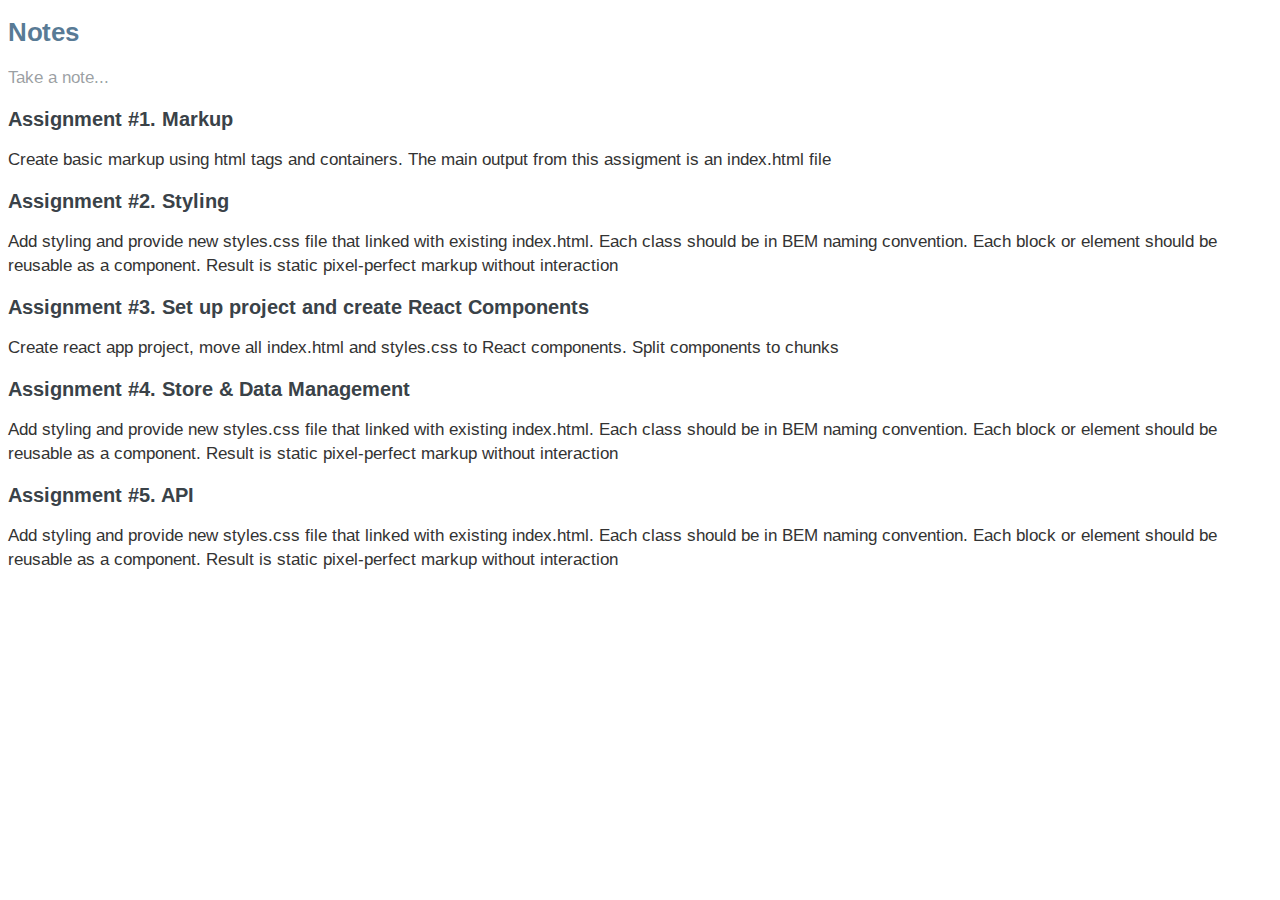
==== index.html @ 80db2ea0 "added first hometask" ====
<!doctype html>
<html lang="en">
<head>
    <meta charset="UTF-8">
    <meta name="viewport"
          content="width=device-width, user-scalable=no, initial-scale=1.0, maximum-scale=1.0, minimum-scale=1.0">
    <meta http-equiv="X-UA-Compatible" content="ie=edge">
    <title>Document</title>
    <!--<link rel="stylesheet" href="./css/reset.css">-->
    <link rel="stylesheet" href="./css/style.css">

</head>
<body>
    <header>
        <div class="logo">
            <h1>Notes</h1>
        </div>

        <div class="search-button">
        </div>

        <div class="toolbar">
        </div>
    </header>

    <main>
        <div class="note-maker">
            <p>Take a note...</p>
        </div>

        <div class="notes">
            <div class="note">
                <h2>Assignment #1. Markup</h2>
                <p>Create basic markup using html tags and containers.
                    The main output from this assigment is an index.html file</p>
            </div>
            <div class="note">
                <h2>Assignment #2. Styling</h2>
                <p>Add styling and provide new styles.css file that linked with
                    existing index.html. Each class should be in BEM naming convention.
                    Each block or element should be reusable as a component. Result is
                    static pixel-perfect markup without interaction</p>
            </div>
            <div class="note">
                <h2>Assignment #3. Set up project and create React Components</h2>
                <p>Create react app project, move all index.html and styles.css to
                    React components. Split components to chunks</p>
            </div>
            <div class="note">
                <h2>Assignment #4. Store & Data Management</h2>
                <p>Add styling and provide new styles.css file that linked with existing
                    index.html. Each class should be in BEM naming convention. Each block
                    or element should be reusable as a component. Result is static pixel-perfect
                    markup without interaction</p>
            </div>
            <div class="note">
                <h2>Assignment #5. API</h2>
                <p>Add styling and provide new styles.css file that linked with existing index.html.
                    Each class should be in BEM naming convention. Each block or element should be
                    reusable as a component. Result is static pixel-perfect markup without interaction</p>
            </div>
        </div>
    </main>


</body>
</html>
---- css/style.css ----
/* arimo-regular - latin */
@font-face {
    font-family: 'Arimo';
    font-style: normal;
    font-weight: 400;
    src: url('../fonts/arimo-v13-latin-regular.eot'); /* IE9 Compat Modes */
    src: local('Arimo Regular'), local('Arimo-Regular'),
    url('../fonts/arimo-v13-latin-regular.eot?#iefix') format('embedded-opentype'), /* IE6-IE8 */
    url('../fonts/arimo-v13-latin-regular.woff2') format('woff2'), /* Super Modern Browsers */
    url('../fonts/arimo-v13-latin-regular.woff') format('woff'), /* Modern Browsers */
    url('../fonts/arimo-v13-latin-regular.ttf') format('truetype'), /* Safari, Android, iOS */
    url('../fonts/arimo-v13-latin-regular.svg#Arimo') format('svg'); /* Legacy iOS */
}
/* arimo-700 - latin */
@font-face {
    font-family: 'Arimo';
    font-style: normal;
    font-weight: 700;
    src: url('../fonts/arimo-v13-latin-700.eot'); /* IE9 Compat Modes */
    src: local('Arimo Bold'), local('Arimo-Bold'),
    url('../fonts/arimo-v13-latin-700.eot?#iefix') format('embedded-opentype'), /* IE6-IE8 */
    url('../fonts/arimo-v13-latin-700.woff2') format('woff2'), /* Super Modern Browsers */
    url('../fonts/arimo-v13-latin-700.woff') format('woff'), /* Modern Browsers */
    url('../fonts/arimo-v13-latin-700.ttf') format('truetype'), /* Safari, Android, iOS */
    url('../fonts/arimo-v13-latin-700.svg#Arimo') format('svg'); /* Legacy iOS */
}


body {
    font-family: Arimo, sans-serif;
    font-size: 17px;
    font-weight: 400;
    line-height: 141%;
    color: #333333;
}

h1 {
    font-size: 26px;
    line-height: 31px;
    font-weight: 700;
    letter-spacing: -0.01em;
    color: rgba(13, 63, 103, 0.7);
}

h2 {
    font-size: 20px;
    line-height: 120%;
    font-weight: 700;
    color: #3A4248;
}

.note-maker {
    color: rgba(55, 65, 72, 0.5);
}
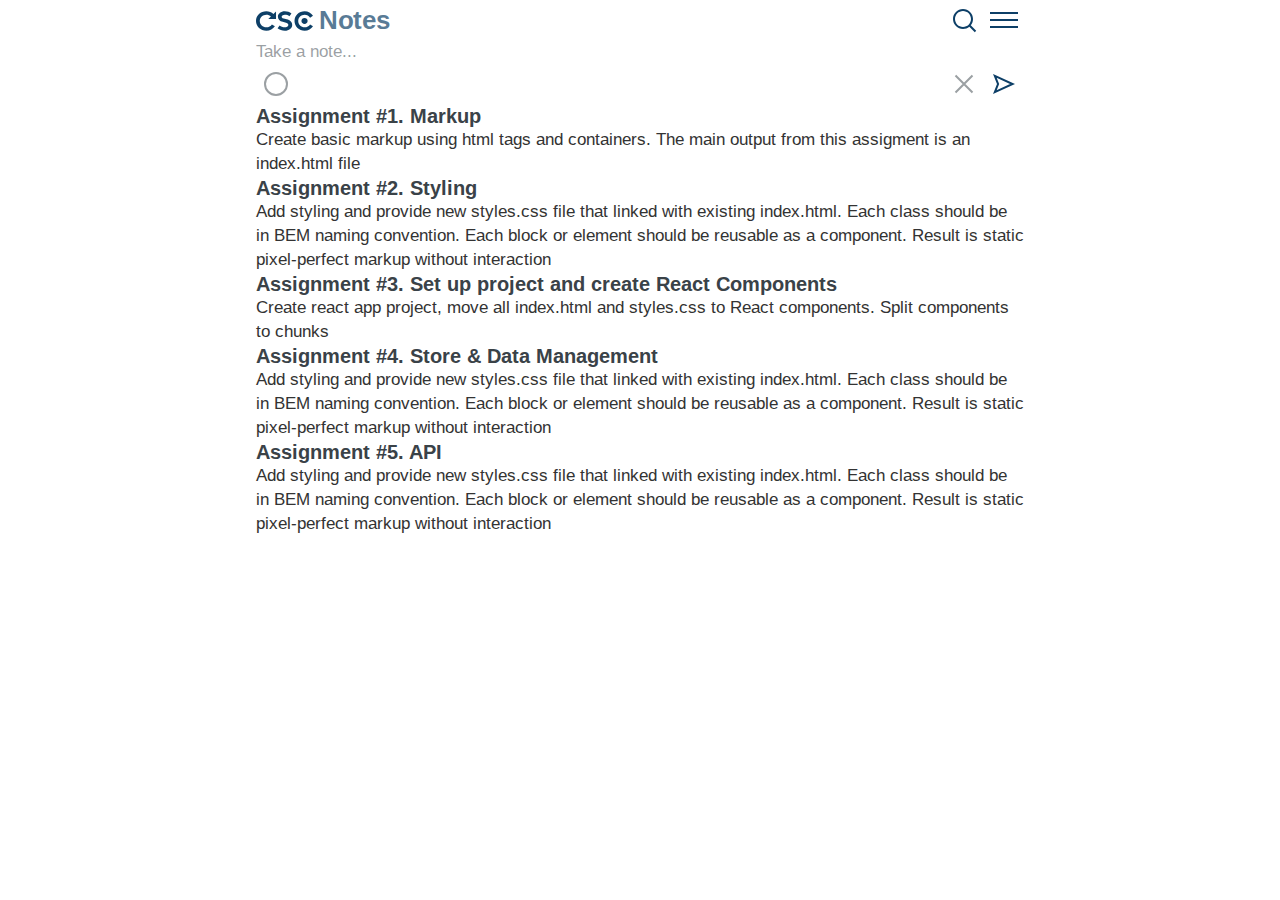
==== commit 1aa56b9d: "try1 changed some html issues" ====
--- a/index.html
+++ b/index.html
@@ -5,62 +5,95 @@
     <meta name="viewport"
           content="width=device-width, user-scalable=no, initial-scale=1.0, maximum-scale=1.0, minimum-scale=1.0">
     <meta http-equiv="X-UA-Compatible" content="ie=edge">
-    <title>Document</title>
-    <!--<link rel="stylesheet" href="./css/reset.css">-->
+    <link href="https://fonts.googleapis.com/css?family=Arimo&display=swap" rel="stylesheet">
+    <title>CSC Notes</title>
+
+    <link rel="stylesheet" href="./css/reset.css">
     <link rel="stylesheet" href="./css/style.css">
 
 </head>
 <body>
-    <header>
-        <div class="logo">
+<header>
+    <span class="logo-picture">
+        <a href="">
+            <img src="img/logo csc.svg" alt="logo">
+        </a>
+    </span>
+
+    <span class="logo-text">
+        <a href="">
             <h1>Notes</h1>
+        </a>
+    </span>
+
+    <span class="search-button">
+        <img src="img/search.svg" alt="search button">
+    </span>
+
+    <span class="toolbar">
+        <img src="img/Group.svg" alt="toolbar">
+    </span>
+</header>
+
+<main>
+    <div class="note-maker">
+        <p>Take a note...</p>
+        <div class="note-maker-buttons">
+            <span><img src="img/color.svg" alt="choose color"></span>
+            <span class="cancel"><img src="img/cancel.svg" alt="cancel"></span>
+            <span><img src="img/save.svg" alt="save"></span>
         </div>
+    </div>
 
-        <div class="search-button">
-        </div>
+    <section class="notes">
 
-        <div class="toolbar">
-        </div>
-    </header>
-
-    <main>
-        <div class="note-maker">
-            <p>Take a note...</p>
-        </div>
-
-        <div class="notes">
-            <div class="note">
-                <h2>Assignment #1. Markup</h2>
+        <section>
+            <h2>Assignment #1. Markup</h2>
+            <article class="note">
                 <p>Create basic markup using html tags and containers.
                     The main output from this assigment is an index.html file</p>
-            </div>
-            <div class="note">
-                <h2>Assignment #2. Styling</h2>
+            </article>
+        </section>
+
+        <section>
+            <h2>Assignment #2. Styling</h2>
+            <article class="note">
                 <p>Add styling and provide new styles.css file that linked with
                     existing index.html. Each class should be in BEM naming convention.
                     Each block or element should be reusable as a component. Result is
                     static pixel-perfect markup without interaction</p>
-            </div>
-            <div class="note">
-                <h2>Assignment #3. Set up project and create React Components</h2>
+            </article>
+        </section>
+
+        <section>
+            <h2>Assignment #3. Set up project and create React Components</h2>
+            <article class="note">
                 <p>Create react app project, move all index.html and styles.css to
                     React components. Split components to chunks</p>
-            </div>
-            <div class="note">
-                <h2>Assignment #4. Store & Data Management</h2>
+            </article>
+        </section>
+
+        <section>
+            <h2>Assignment #4. Store & Data Management</h2>
+            <article>
                 <p>Add styling and provide new styles.css file that linked with existing
                     index.html. Each class should be in BEM naming convention. Each block
                     or element should be reusable as a component. Result is static pixel-perfect
                     markup without interaction</p>
-            </div>
-            <div class="note">
-                <h2>Assignment #5. API</h2>
+            </article>
+        </section>
+
+        <section>
+            <h2>Assignment #5. API</h2>
+            <article class="note">
                 <p>Add styling and provide new styles.css file that linked with existing index.html.
                     Each class should be in BEM naming convention. Each block or element should be
                     reusable as a component. Result is static pixel-perfect markup without interaction</p>
-            </div>
-        </div>
-    </main>
+            </article>
+        </section>
+
+    </section>
+</main>
 
 
 </body>
--- a/css/style.css
+++ b/css/style.css
@@ -1,30 +1,16 @@
-/* arimo-regular - latin */
-@font-face {
-    font-family: 'Arimo';
-    font-style: normal;
-    font-weight: 400;
-    src: url('../fonts/arimo-v13-latin-regular.eot'); /* IE9 Compat Modes */
-    src: local('Arimo Regular'), local('Arimo-Regular'),
-    url('../fonts/arimo-v13-latin-regular.eot?#iefix') format('embedded-opentype'), /* IE6-IE8 */
-    url('../fonts/arimo-v13-latin-regular.woff2') format('woff2'), /* Super Modern Browsers */
-    url('../fonts/arimo-v13-latin-regular.woff') format('woff'), /* Modern Browsers */
-    url('../fonts/arimo-v13-latin-regular.ttf') format('truetype'), /* Safari, Android, iOS */
-    url('../fonts/arimo-v13-latin-regular.svg#Arimo') format('svg'); /* Legacy iOS */
-}
-/* arimo-700 - latin */
-@font-face {
-    font-family: 'Arimo';
-    font-style: normal;
-    font-weight: 700;
-    src: url('../fonts/arimo-v13-latin-700.eot'); /* IE9 Compat Modes */
-    src: local('Arimo Bold'), local('Arimo-Bold'),
-    url('../fonts/arimo-v13-latin-700.eot?#iefix') format('embedded-opentype'), /* IE6-IE8 */
-    url('../fonts/arimo-v13-latin-700.woff2') format('woff2'), /* Super Modern Browsers */
-    url('../fonts/arimo-v13-latin-700.woff') format('woff'), /* Modern Browsers */
-    url('../fonts/arimo-v13-latin-700.ttf') format('truetype'), /* Safari, Android, iOS */
-    url('../fonts/arimo-v13-latin-700.svg#Arimo') format('svg'); /* Legacy iOS */
+header {
+    display: inline-flex;
+    align-items: center;
+    width: 100%;
 }
 
+.search-button {
+    margin-left: auto;
+}
+
+.logo-text {
+    margin-left: 6px;
+}
 
 body {
     font-family: Arimo, sans-serif;
@@ -32,6 +18,7 @@
     font-weight: 400;
     line-height: 141%;
     color: #333333;
+    margin: 0% 20% 0% 20%;
 }
 
 h1 {
@@ -49,6 +36,22 @@
     color: #3A4248;
 }
 
+a {
+    text-decoration: none;
+}
+
 .note-maker {
     color: rgba(55, 65, 72, 0.5);
+    width: 100%;
 }
+
+.note-maker-buttons {
+    display: inline-flex;
+    align-items: flex-end;
+    width: 100%;
+}
+
+.cancel {
+    margin-left: auto;
+}
+
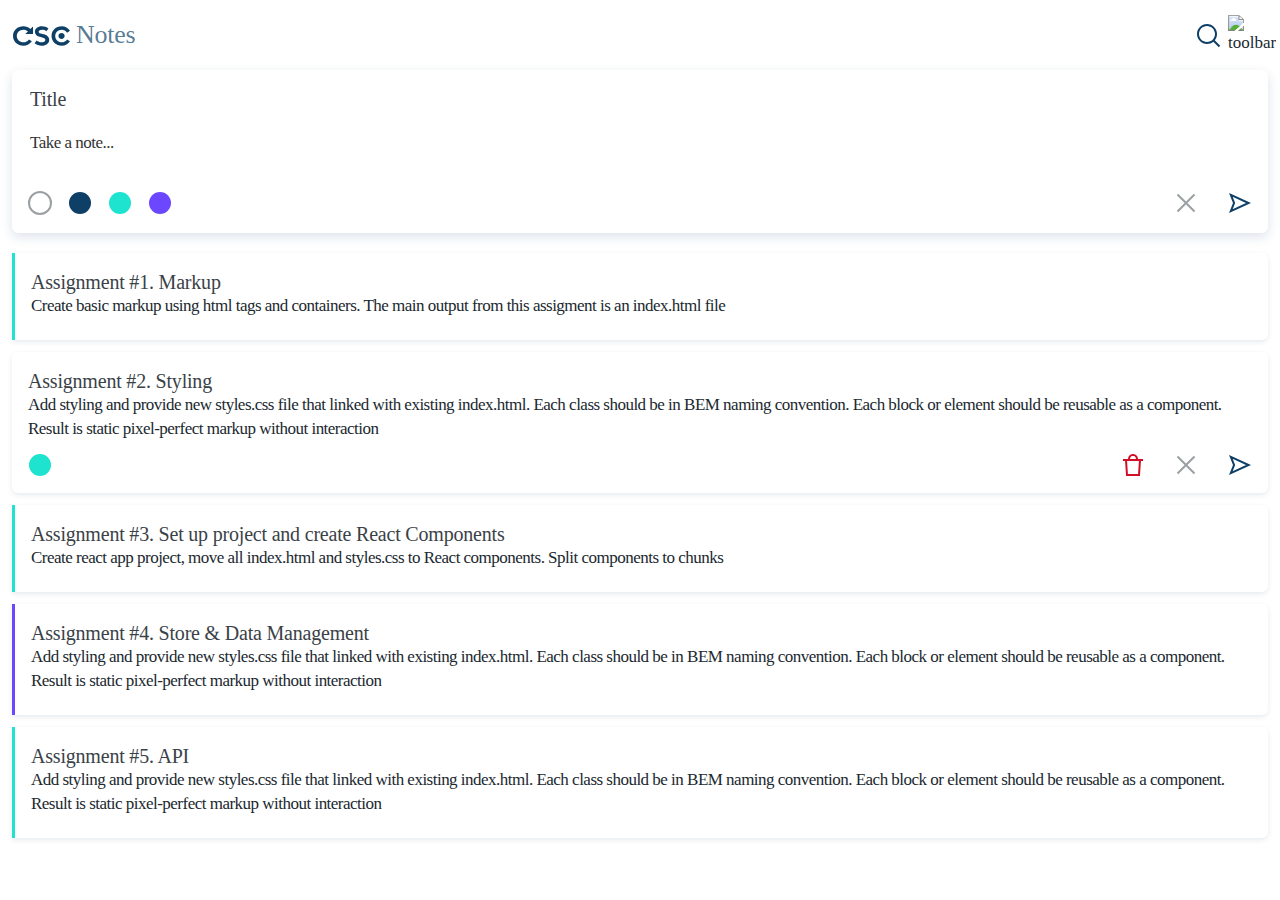
==== commit b9833dcd: "try1 added note editing" ====
--- a/index.html
+++ b/index.html
@@ -1,100 +1,105 @@
 <!doctype html>
 <html lang="en">
+
 <head>
     <meta charset="UTF-8">
     <meta name="viewport"
           content="width=device-width, user-scalable=no, initial-scale=1.0, maximum-scale=1.0, minimum-scale=1.0">
     <meta http-equiv="X-UA-Compatible" content="ie=edge">
-    <link href="https://fonts.googleapis.com/css?family=Arimo&display=swap" rel="stylesheet">
+
     <title>CSC Notes</title>
 
     <link rel="stylesheet" href="./css/reset.css">
     <link rel="stylesheet" href="./css/style.css">
 
 </head>
+
 <body>
 <header>
-    <span class="logo-picture">
-        <a href="">
-            <img src="img/logo csc.svg" alt="logo">
+    <div class="logo">
+        <a class="logo__link" href="">
+            <div class="logo__picture"><img src="img/logo csc.svg" alt="logo"></div>
+            <div class="logo__text"><h1>Notes</h1></div>
         </a>
-    </span>
+    </div>
 
-    <span class="logo-text">
-        <a href="">
-            <h1>Notes</h1>
-        </a>
-    </span>
+    <form class="search-form">
+        <div class="search-form__content">
+            <!--<input class="search-form__input" type="search" placeholder="Search notes">-->
+            <div class="search-form__button"><img src="img/search.svg" alt="search button"></div>
+        </div>
+    </form>
 
-    <span class="search-button">
-        <img src="img/search.svg" alt="search button">
-    </span>
-
-    <span class="toolbar">
-        <img src="img/Group.svg" alt="toolbar">
-    </span>
+    <button class="toolbar">
+        <img src="img/menu.svg" alt="toolbar">
+    </button>
 </header>
 
 <main>
-    <div class="note-maker">
-        <p>Take a note...</p>
-        <div class="note-maker-buttons">
-            <span><img src="img/color.svg" alt="choose color"></span>
-            <span class="cancel"><img src="img/cancel.svg" alt="cancel"></span>
-            <span><img src="img/save.svg" alt="save"></span>
+    <form class="note-maker note-maker_active">
+        <div class="note-maker_input">
+            <textarea class="note-maker__title_active" placeholder="Title"></textarea>
+            <textarea class="note-maker__text_active" placeholder="Take a note..."></textarea>
         </div>
-    </div>
+        <div class="note-maker__buttons">
+            <div class="note-maker__buttons-left">
+                <div class="note-maker__button-color"><img src="img/color.svg" alt="choose color"></div>
+                <div><img src="img/color-1.svg" alt="choose color"></div>
+                <div><img src="img/color-2.svg" alt="choose color"></div>
+                <div><img src="img/color-3.svg" alt="choose color"></div>
+            </div>
+            <div class="note-maker__buttons-right">
+                <button class="note-maker__button-cancel"><img src="img/cancel.svg" alt="cancel"></button>
+                <button class="note-maker__button-submit" type="submit"><img src="img/save.svg" alt="save"></button>
+            </div>
+        </div>
+    </form>
 
-    <section class="notes">
-
-        <section>
+    <article class="notes">
+        <article class="notes__note notes__note_default">
             <h2>Assignment #1. Markup</h2>
-            <article class="note">
-                <p>Create basic markup using html tags and containers.
-                    The main output from this assigment is an index.html file</p>
-            </article>
-        </section>
-
-        <section>
-            <h2>Assignment #2. Styling</h2>
-            <article class="note">
-                <p>Add styling and provide new styles.css file that linked with
-                    existing index.html. Each class should be in BEM naming convention.
-                    Each block or element should be reusable as a component. Result is
-                    static pixel-perfect markup without interaction</p>
-            </article>
-        </section>
-
-        <section>
+            <p>Create basic markup using html tags and containers. The main output from this assigment is an index.html
+                file</p>
+        </article>
+        <article class="notes__note notes__note_active">
+            <div class="notes_text">
+                <h2>Assignment #2. Styling</h2>
+                <p>Add styling and provide new styles.css file that linked with existing index.html. Each class should
+                    be in
+                    BEM naming convention. Each block or element should be reusable as a component. Result is static
+                    pixel-perfect markup without interaction</p>
+            </div>
+            <div class="notes__buttons">
+                <div class="notes__buttons-left">
+                    <div><img src="img/color-2.svg" alt="choose color"></div>
+                </div>
+                <div class="notes__buttons-right">
+                    <button class="notes__button-delete"><img src="img/delete.svg" alt="delete"></button>
+                    <button class="notes__button-cancel"><img src="img/cancel.svg" alt="cancel"></button>
+                    <button class="notes__button-submit" type="submit"><img src="img/save.svg" alt="save"></button>
+                </div>
+            </div>
+        </article>
+        <article class="notes__note notes__note_default">
             <h2>Assignment #3. Set up project and create React Components</h2>
-            <article class="note">
-                <p>Create react app project, move all index.html and styles.css to
-                    React components. Split components to chunks</p>
-            </article>
-        </section>
-
-        <section>
+            <p>Create react app project, move all index.html and styles.css to React components. Split components to
+                chunks</p>
+        </article>
+        <article class="notes__note notes__note_default">
             <h2>Assignment #4. Store & Data Management</h2>
-            <article>
-                <p>Add styling and provide new styles.css file that linked with existing
-                    index.html. Each class should be in BEM naming convention. Each block
-                    or element should be reusable as a component. Result is static pixel-perfect
-                    markup without interaction</p>
-            </article>
-        </section>
-
-        <section>
+            <p>Add styling and provide new styles.css file that linked with existing index.html. Each class should be in
+                BEM naming convention. Each block or element should be reusable as a component. Result is static
+                pixel-perfect markup without interaction</p>
+        </article>
+        <article class="notes__note notes__note_default">
             <h2>Assignment #5. API</h2>
-            <article class="note">
-                <p>Add styling and provide new styles.css file that linked with existing index.html.
-                    Each class should be in BEM naming convention. Each block or element should be
-                    reusable as a component. Result is static pixel-perfect markup without interaction</p>
-            </article>
-        </section>
-
-    </section>
+            <p>Add styling and provide new styles.css file that linked with existing index.html. Each class should be in
+                BEM naming convention. Each block or element should be reusable as a component. Result is static
+                pixel-perfect markup without interaction</p>
+        </article>
+    </article>
 </main>
 
+</body>
 
-</body>
 </html>--- a/css/style.css
+++ b/css/style.css
@@ -1,38 +1,62 @@
+@font-face {
+    font-family: 'SF UI Display';
+    font-style: normal;
+    src: url('../fonts/sf-ui-display/sf-ui-display-bold.otf') format('OpenType');
+}
+
+@font-face {
+    font-family: 'SF UI Text';
+    font-style: normal;
+    src: url('../fonts/sf-ui-text/SFUIText-Regular.ttf') format('TrueType');
+}
+
+button {
+    padding: 0;
+    margin: 0;
+    border: none;
+    font: inherit;
+    color: inherit;
+    background-color: transparent;
+    /* отображаем курсор в виде руки при наведении; некоторые
+      считают, что необходимо оставлять стрелочный вид для кнопок */
+    cursor: pointer;
+}
+
 header {
-    display: inline-flex;
-    align-items: center;
-    width: 100%;
-}
-
-.search-button {
-    margin-left: auto;
-}
-
-.logo-text {
-    margin-left: 6px;
+    padding: 15px 12px 15px 13px;
+    display: flex;
+    align-items: center;
+}
+
+main {
 }
 
 body {
-    font-family: Arimo, sans-serif;
+    font-family: SF UI Text;
     font-size: 17px;
-    font-weight: 400;
-    line-height: 141%;
-    color: #333333;
-    margin: 0% 20% 0% 20%;
+    line-height: 24px;
+    /* or 141% */
+    letter-spacing: -0.03em;
+    color: #20282F;
+
 }
 
 h1 {
+    font-family: SF UI Display;
     font-size: 26px;
     line-height: 31px;
-    font-weight: 700;
     letter-spacing: -0.01em;
+    /* black-main .7 */
     color: rgba(13, 63, 103, 0.7);
+
 }
 
 h2 {
+    font-family: SF UI Display;
     font-size: 20px;
-    line-height: 120%;
-    font-weight: 700;
+    line-height: 24px;
+    /* identical to box height, or 120% */
+    letter-spacing: -0.01em;
     color: #3A4248;
 }
 
@@ -40,18 +64,242 @@
     text-decoration: none;
 }
 
+textarea {
+    border: none;
+    background: none;
+    outline: none;
+    resize: none;
+    width: 100%;
+}
+
+input {
+    text-align: left;
+    border: none;
+    background: none;
+    outline: none;
+    height: 24px;
+}
+
+.search-form_default {
+
+}
+
+.search-form_active {
+}
+
+.search-form__content {
+    display: flex;
+    flex-flow: row-reverse;
+    align-items: center;
+}
+
+.logo__link {
+    display: flex;
+    align-items: center;
+}
+
+.logo {
+    height: 32px;
+}
+
+.logo__text {
+    margin-left: 6px;
+}
+
+.search-form {
+    margin-left: auto;
+    width: 40px;
+    height: 40px;
+}
+
+.toolbar {
+    width: 40px;
+    height: 40px;
+}
+
 .note-maker {
     color: rgba(55, 65, 72, 0.5);
+    margin: 0 12px 0 12px;
+    display: flex;
+    flex-direction: column;
+    align-items: center;
+
+    background: #FFFFFF;
+    box-shadow: 0px 4px 12px rgba(13, 63, 103, 0.14);
+    border-radius: 6px;
+}
+
+.note-maker_default {
+    padding: 16px 24px 16px 16px;
+}
+
+.note-maker_active {
+    padding: 15px 8px 10px 8px;
+}
+
+.note-maker_input {
+    display: flex;
+    flex-direction: column;
+    align-items: flex-start;
     width: 100%;
-}
-
-.note-maker-buttons {
-    display: inline-flex;
+    box-sizing: border-box;
+    padding: 0 16px 0 8px;
+}
+
+.note-maker__title_default::-webkit-input-placeholder {
+    font-family: SF UI Display;
+    font-size: 20px;
+    line-height: 24px;
+    display: flex;
+    align-items: center;
+    letter-spacing: -0.01em;
+    color: rgba(55, 65, 72, 0.5);
+}
+
+.note-maker__text_default::-webkit-input-placeholder {
+    font-family: SF UI Text;
+    font-size: 17px;
+    line-height: 24px;
+    display: flex;
+    align-items: center;
+    letter-spacing: -0.03em;
+    color: rgba(55, 65, 72, 0.5);
+}
+
+.note-maker__title_active::-webkit-input-placeholder {
+    font-family: SF UI Display;
+    font-size: 20px;
+    line-height: 24px;
+    display: flex;
+    align-items: center;
+    letter-spacing: -0.01em;
+    color: #3A4248;
+}
+
+.note-maker__text_active::-webkit-input-placeholder {
+    font-family: SF UI Text;
+    font-size: 17px;
+    line-height: 24px;
+    display: flex;
+    align-items: center;
+    letter-spacing: -0.03em;
+    color: #333333;
+}
+
+.note-maker__buttons {
+    display: flex;
     align-items: flex-end;
     width: 100%;
-}
-
-.cancel {
+    box-sizing: border-box;
+    margin-top: 10px;
+
+}
+
+.note-maker__buttons-left {
+    display: flex;
+    align-items: center;
+}
+
+.note-maker__buttons-left_default {
+}
+
+.note-maker__buttons-left_active {
+}
+
+.note-maker__button-color {
+    width: 40px;
+    height: 40px;
+}
+
+.note-maker__buttons-right {
     margin-left: auto;
 }
 
+.note-maker__button-cancel {
+    width: 40px;
+    height: 40px;
+}
+
+.note-maker__button-submit {
+    width: 40px;
+    height: 40px;
+    margin-left: 10px;
+}
+
+.notes {
+    color: #20282F;
+}
+
+.notes__note {
+    margin: 12px 12px 0 12px;
+    background: #FFFFFF;
+    box-shadow: 0px 2px 5px rgba(13, 63, 103, 0.1);
+}
+
+.notes__note_active {
+    padding: 17px 8px 8px 8px;
+    border-radius: 6px;
+}
+
+.notes__note_default {
+    padding: 17px 24px 22px 16px;
+    border-radius: 0px 6px 6px 0px;
+}
+
+.notes__note:first-child {
+    margin-top: 20px;
+}
+
+.notes__note_default:nth-of-type(odd) {
+    border-left: 3px solid #1EE3CF;
+}
+
+.notes__note_default:nth-of-type(even) {
+    border-left: 3px solid #6B48FF;
+}
+
+.notes_text {
+    margin: 0 8px;
+}
+
+.notes__buttons {
+    display: flex;
+    align-items: flex-end;
+    width: 100%;
+    box-sizing: border-box;
+    margin-top: 4px;
+
+
+}
+
+.notes__buttons-left {
+    display: flex;
+    align-items: center;
+}
+
+.notes__buttons-left_default {
+}
+
+.notes__buttons-left_active {
+}
+
+.notes__button-color {
+    width: 40px;
+    height: 40px;
+}
+
+.notes__buttons-right {
+    margin-left: auto;
+}
+
+.notes__button-cancel {
+    width: 40px;
+    height: 40px;
+    margin-left: 10px;
+}
+
+.notes__button-submit {
+    width: 40px;
+    height: 40px;
+    margin-left: 10px;
+}
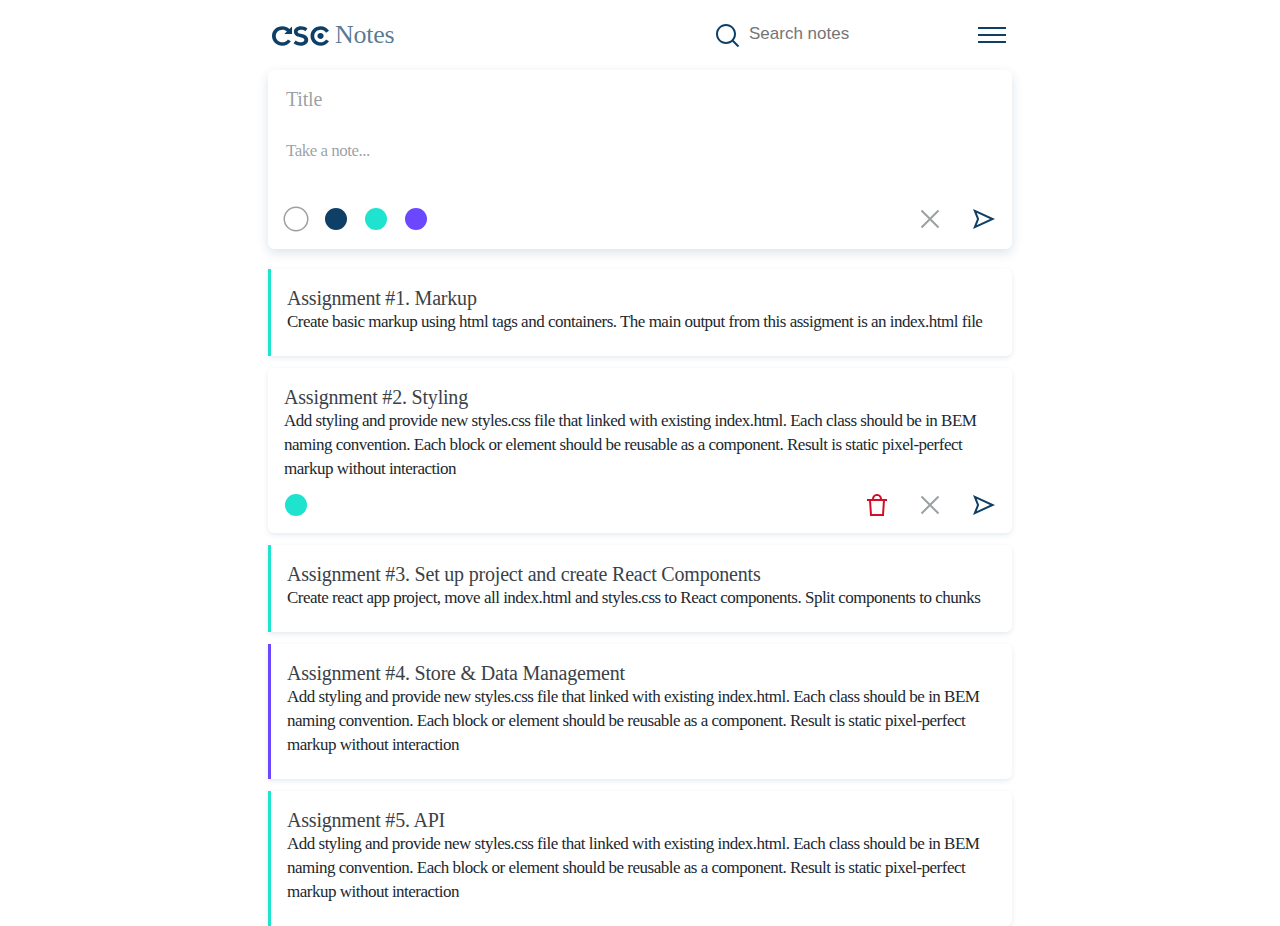
==== commit 317f6e3d: "Merge pull request #2 from mishenkoil/second_hometask" ====
--- a/index.html
+++ b/index.html
@@ -25,8 +25,8 @@
 
     <form class="search-form">
         <div class="search-form__content">
-            <!--<input class="search-form__input" type="search" placeholder="Search notes">-->
             <div class="search-form__button"><img src="img/search.svg" alt="search button"></div>
+            <span class="flexible-input"><input class="search-form__input" type="search" placeholder="Search notes"></span>
         </div>
     </form>
 
@@ -38,8 +38,8 @@
 <main>
     <form class="note-maker note-maker_active">
         <div class="note-maker_input">
-            <textarea class="note-maker__title_active" placeholder="Title"></textarea>
-            <textarea class="note-maker__text_active" placeholder="Take a note..."></textarea>
+            <textarea class="note-maker__title note-maker__title_default" placeholder="Title"></textarea>
+            <textarea class="note-maker__text note-maker__text_default" placeholder="Take a note..."></textarea>
         </div>
         <div class="note-maker__buttons">
             <div class="note-maker__buttons-left">
@@ -99,7 +99,7 @@
         </article>
     </article>
 </main>
-
+<!--<script src="infinite-scroll.js"></script>-->
 </body>
 
 </html>--- a/css/style.css
+++ b/css/style.css
@@ -1,34 +1,17 @@
 @font-face {
     font-family: 'SF UI Display';
-    font-style: normal;
     src: url('../fonts/sf-ui-display/sf-ui-display-bold.otf') format('OpenType');
 }
 
 @font-face {
     font-family: 'SF UI Text';
-    font-style: normal;
     src: url('../fonts/sf-ui-text/SFUIText-Regular.ttf') format('TrueType');
 }
 
-button {
-    padding: 0;
-    margin: 0;
-    border: none;
-    font: inherit;
-    color: inherit;
-    background-color: transparent;
-    /* отображаем курсор в виде руки при наведении; некоторые
-      считают, что необходимо оставлять стрелочный вид для кнопок */
-    cursor: pointer;
-}
-
 header {
-    padding: 15px 12px 15px 13px;
-    display: flex;
-    align-items: center;
-}
-
-main {
+    padding: 15px 12px 15px 16px;
+    display: flex;
+    align-items: center;
 }
 
 body {
@@ -36,8 +19,8 @@
     font-size: 17px;
     line-height: 24px;
     /* or 141% */
-    letter-spacing: -0.03em;
-    color: #20282F;
+    letter-spacing: -0.5px;
+    color: rgba(32, 40, 47, 1);
 
 }
 
@@ -45,7 +28,7 @@
     font-family: SF UI Display;
     font-size: 26px;
     line-height: 31px;
-    letter-spacing: -0.01em;
+    letter-spacing: -0.25px;
     /* black-main .7 */
     color: rgba(13, 63, 103, 0.7);
 
@@ -56,8 +39,8 @@
     font-size: 20px;
     line-height: 24px;
     /* identical to box height, or 120% */
-    letter-spacing: -0.01em;
-    color: #3A4248;
+    letter-spacing: -0.2px;
+    color: rgba(58, 66, 72, 1);
 }
 
 a {
@@ -70,6 +53,31 @@
     outline: none;
     resize: none;
     width: 100%;
+}
+
+textarea.note-maker__text {
+    font-family: SF UI Text;
+    font-size: 17px;
+    line-height: 24px;
+    /* or 141% */
+
+    letter-spacing: -0.5px;
+
+    color: rgba(51, 51, 51, 1);
+}
+
+textarea.note-maker__title {
+    font-family: SF UI Display;
+    font-size: 20px;
+    line-height: 24px;
+    /* or 120% */
+
+    display: flex;
+    align-items: center;
+    letter-spacing: -0.2px;
+
+    color: rgba(58, 66, 72, 1);
+
 }
 
 input {
@@ -87,11 +95,44 @@
 .search-form_active {
 }
 
+.search-form {
+    width: 100%;
+    margin-left: auto;
+}
+
 .search-form__content {
-    display: flex;
-    flex-flow: row-reverse;
-    align-items: center;
-}
+    height: 40px;
+    display: table;
+    width: 100%;
+}
+
+.search-form_button {
+    width: 40px;
+    height: 40px;
+    margin-left: auto;
+}
+
+.flexible-input { display: table-cell; width: 0; }
+.flexible-input:last-child { width: 100%; }
+.search-form__input { width: 100%; box-sizing: border-box; }
+
+@media (min-width: 640px) {
+    .search-form {
+        width: unset;
+        margin-left: auto;
+    }
+}
+@media (min-width: 1024px) {
+    .search-form {
+        width: unset;
+        margin-left: auto;
+    }
+    body {
+        margin-left: 20%;
+        margin-right: 20%;
+    }
+}
+
 
 .logo__link {
     display: flex;
@@ -106,23 +147,17 @@
     margin-left: 6px;
 }
 
-.search-form {
-    margin-left: auto;
-    width: 40px;
-    height: 40px;
-}
-
 .toolbar {
     width: 40px;
     height: 40px;
 }
 
 .note-maker {
+    margin: 0 12px 0 12px;
+    display: flex;
+    flex-direction: column;
+    align-items: center;
     color: rgba(55, 65, 72, 0.5);
-    margin: 0 12px 0 12px;
-    display: flex;
-    flex-direction: column;
-    align-items: center;
 
     background: #FFFFFF;
     box-shadow: 0px 4px 12px rgba(13, 63, 103, 0.14);
@@ -152,7 +187,7 @@
     line-height: 24px;
     display: flex;
     align-items: center;
-    letter-spacing: -0.01em;
+    letter-spacing: -0.2px;
     color: rgba(55, 65, 72, 0.5);
 }
 
@@ -162,7 +197,7 @@
     line-height: 24px;
     display: flex;
     align-items: center;
-    letter-spacing: -0.03em;
+    letter-spacing: -0.5px;
     color: rgba(55, 65, 72, 0.5);
 }
 
@@ -172,8 +207,8 @@
     line-height: 24px;
     display: flex;
     align-items: center;
-    letter-spacing: -0.01em;
-    color: #3A4248;
+    letter-spacing: -0.2px;
+    color: rgba(58, 66, 72, 1);
 }
 
 .note-maker__text_active::-webkit-input-placeholder {
@@ -182,8 +217,8 @@
     line-height: 24px;
     display: flex;
     align-items: center;
-    letter-spacing: -0.03em;
-    color: #333333;
+    letter-spacing: -0.5px;
+    color: rgba(51, 51, 51, 1);
 }
 
 .note-maker__buttons {
@@ -227,13 +262,13 @@
 }
 
 .notes {
-    color: #20282F;
+    color: rgba(32, 40, 47, 1);
 }
 
 .notes__note {
     margin: 12px 12px 0 12px;
-    background: #FFFFFF;
     box-shadow: 0px 2px 5px rgba(13, 63, 103, 0.1);
+    background: rgba(255, 255, 255, 1);
 }
 
 .notes__note_active {
@@ -251,11 +286,11 @@
 }
 
 .notes__note_default:nth-of-type(odd) {
-    border-left: 3px solid #1EE3CF;
+    border-left: 3px solid rgba(30, 227, 207, 1);
 }
 
 .notes__note_default:nth-of-type(even) {
-    border-left: 3px solid #6B48FF;
+    border-left: 3px solid rgba(107, 72, 255, 1);
 }
 
 .notes_text {
@@ -303,3 +338,21 @@
     height: 40px;
     margin-left: 10px;
 }
+
+@media (min-width: 640px) {
+    .search-form {
+        width: unset;
+        margin-left: auto;
+    }
+}
+@media (min-width: 1024px) {
+    .search-form {
+        width: unset;
+        margin-left: auto;
+    }
+    body {
+        margin-left: 20%;
+        margin-right: 20%;
+    }
+}
+
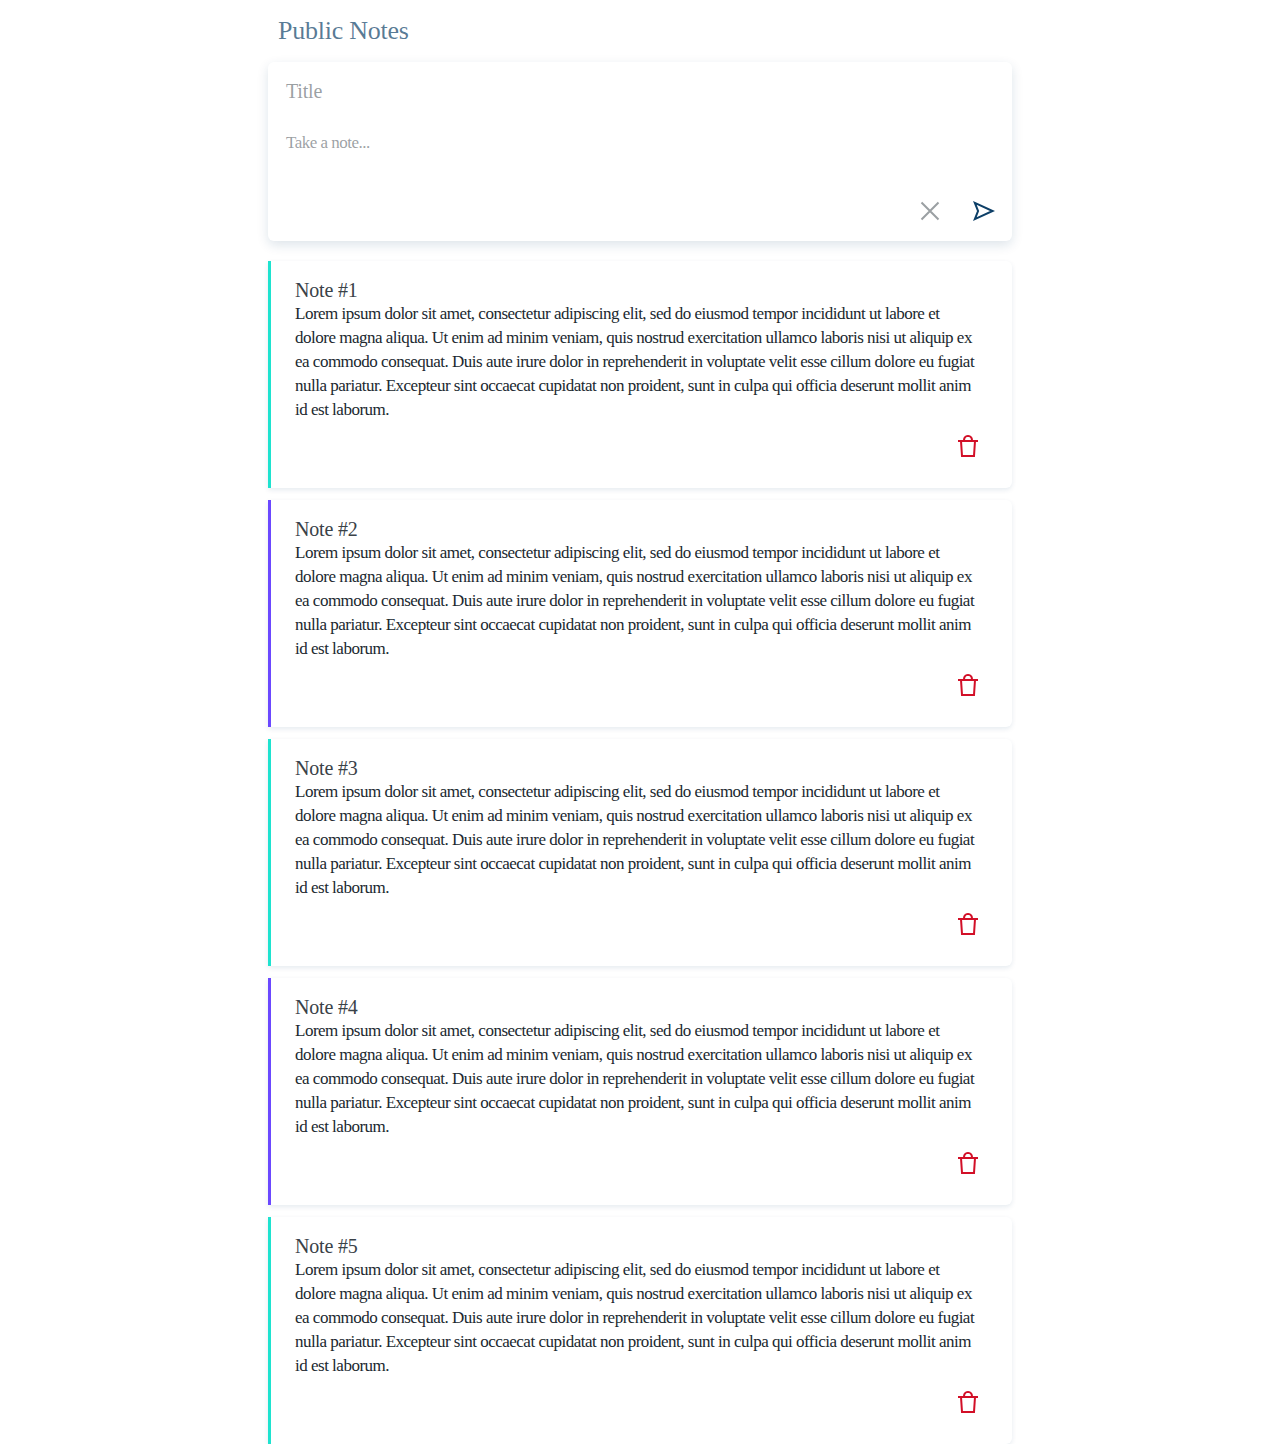
==== commit 0358ca06: "js for kotlin course with simplified facilites" ====
--- a/index.html
+++ b/index.html
@@ -7,7 +7,7 @@
           content="width=device-width, user-scalable=no, initial-scale=1.0, maximum-scale=1.0, minimum-scale=1.0">
     <meta http-equiv="X-UA-Compatible" content="ie=edge">
 
-    <title>CSC Notes</title>
+    <title>Public Notes</title>
 
     <link rel="stylesheet" href="./css/reset.css">
     <link rel="stylesheet" href="./css/style.css">
@@ -18,88 +18,101 @@
 <header>
     <div class="logo">
         <a class="logo__link" href="">
-            <div class="logo__picture"><img src="img/logo csc.svg" alt="logo"></div>
-            <div class="logo__text"><h1>Notes</h1></div>
+            <div class="logo__text"><h1>Public Notes</h1></div>
         </a>
     </div>
-
-    <form class="search-form">
-        <div class="search-form__content">
-            <div class="search-form__button"><img src="img/search.svg" alt="search button"></div>
-            <span class="flexible-input"><input class="search-form__input" type="search" placeholder="Search notes"></span>
-        </div>
-    </form>
-
-    <button class="toolbar">
-        <img src="img/menu.svg" alt="toolbar">
-    </button>
 </header>
-
 <main>
-    <form class="note-maker note-maker_active">
+    <div class="note-maker note-maker_active">
         <div class="note-maker_input">
             <textarea class="note-maker__title note-maker__title_default" placeholder="Title"></textarea>
             <textarea class="note-maker__text note-maker__text_default" placeholder="Take a note..."></textarea>
         </div>
         <div class="note-maker__buttons">
-            <div class="note-maker__buttons-left">
-                <div class="note-maker__button-color"><img src="img/color.svg" alt="choose color"></div>
-                <div><img src="img/color-1.svg" alt="choose color"></div>
-                <div><img src="img/color-2.svg" alt="choose color"></div>
-                <div><img src="img/color-3.svg" alt="choose color"></div>
-            </div>
             <div class="note-maker__buttons-right">
                 <button class="note-maker__button-cancel"><img src="img/cancel.svg" alt="cancel"></button>
-                <button class="note-maker__button-submit" type="submit"><img src="img/save.svg" alt="save"></button>
+                <button class="note-maker__button-submit"><img src="img/save.svg" alt="save"></button>
             </div>
         </div>
-    </form>
-
+    </div>
     <article class="notes">
         <article class="notes__note notes__note_default">
-            <h2>Assignment #1. Markup</h2>
-            <p>Create basic markup using html tags and containers. The main output from this assigment is an index.html
-                file</p>
-        </article>
-        <article class="notes__note notes__note_active">
             <div class="notes_text">
-                <h2>Assignment #2. Styling</h2>
-                <p>Add styling and provide new styles.css file that linked with existing index.html. Each class should
-                    be in
-                    BEM naming convention. Each block or element should be reusable as a component. Result is static
-                    pixel-perfect markup without interaction</p>
+                <h2>Note #1</h2>
+                <p>Lorem ipsum dolor sit amet, consectetur adipiscing elit, sed do eiusmod tempor incididunt ut labore
+                    et dolore magna aliqua. Ut enim ad minim veniam, quis nostrud exercitation ullamco laboris nisi ut
+                    aliquip ex ea commodo consequat. Duis aute irure dolor in reprehenderit in voluptate velit esse
+                    cillum dolore eu fugiat nulla pariatur. Excepteur sint occaecat cupidatat non proident, sunt in
+                    culpa qui officia deserunt mollit anim id est laborum.</p>
             </div>
             <div class="notes__buttons">
-                <div class="notes__buttons-left">
-                    <div><img src="img/color-2.svg" alt="choose color"></div>
-                </div>
                 <div class="notes__buttons-right">
                     <button class="notes__button-delete"><img src="img/delete.svg" alt="delete"></button>
-                    <button class="notes__button-cancel"><img src="img/cancel.svg" alt="cancel"></button>
-                    <button class="notes__button-submit" type="submit"><img src="img/save.svg" alt="save"></button>
                 </div>
             </div>
         </article>
         <article class="notes__note notes__note_default">
-            <h2>Assignment #3. Set up project and create React Components</h2>
-            <p>Create react app project, move all index.html and styles.css to React components. Split components to
-                chunks</p>
+            <div class="notes_text">
+                <h2>Note #2</h2>
+                <p>Lorem ipsum dolor sit amet, consectetur adipiscing elit, sed do eiusmod tempor incididunt ut labore
+                    et dolore magna aliqua. Ut enim ad minim veniam, quis nostrud exercitation ullamco laboris nisi ut
+                    aliquip ex ea commodo consequat. Duis aute irure dolor in reprehenderit in voluptate velit esse
+                    cillum dolore eu fugiat nulla pariatur. Excepteur sint occaecat cupidatat non proident, sunt in
+                    culpa qui officia deserunt mollit anim id est laborum.</p>
+            </div>
+            <div class="notes__buttons">
+                <div class="notes__buttons-right">
+                    <button class="notes__button-delete"><img src="img/delete.svg" alt="delete"></button>
+                </div>
+            </div>
         </article>
         <article class="notes__note notes__note_default">
-            <h2>Assignment #4. Store & Data Management</h2>
-            <p>Add styling and provide new styles.css file that linked with existing index.html. Each class should be in
-                BEM naming convention. Each block or element should be reusable as a component. Result is static
-                pixel-perfect markup without interaction</p>
+            <div class="notes_text">
+                <h2>Note #3</h2>
+                <p>Lorem ipsum dolor sit amet, consectetur adipiscing elit, sed do eiusmod tempor incididunt ut labore
+                    et dolore magna aliqua. Ut enim ad minim veniam, quis nostrud exercitation ullamco laboris nisi ut
+                    aliquip ex ea commodo consequat. Duis aute irure dolor in reprehenderit in voluptate velit esse
+                    cillum dolore eu fugiat nulla pariatur. Excepteur sint occaecat cupidatat non proident, sunt in
+                    culpa qui officia deserunt mollit anim id est laborum.</p>
+            </div>
+            <div class="notes__buttons">
+                <div class="notes__buttons-right">
+                    <button class="notes__button-delete"><img src="img/delete.svg" alt="delete"></button>
+                </div>
+            </div>
         </article>
         <article class="notes__note notes__note_default">
-            <h2>Assignment #5. API</h2>
-            <p>Add styling and provide new styles.css file that linked with existing index.html. Each class should be in
-                BEM naming convention. Each block or element should be reusable as a component. Result is static
-                pixel-perfect markup without interaction</p>
+            <div class="notes_text">
+                <h2>Note #4</h2>
+                <p>Lorem ipsum dolor sit amet, consectetur adipiscing elit, sed do eiusmod tempor incididunt ut labore
+                    et dolore magna aliqua. Ut enim ad minim veniam, quis nostrud exercitation ullamco laboris nisi ut
+                    aliquip ex ea commodo consequat. Duis aute irure dolor in reprehenderit in voluptate velit esse
+                    cillum dolore eu fugiat nulla pariatur. Excepteur sint occaecat cupidatat non proident, sunt in
+                    culpa qui officia deserunt mollit anim id est laborum.</p>
+            </div>
+            <div class="notes__buttons">
+                <div class="notes__buttons-right">
+                    <button class="notes__button-delete"><img src="img/delete.svg" alt="delete"></button>
+                </div>
+            </div>
+        </article>
+        <article class="notes__note notes__note_default">
+            <div class="notes_text">
+                <h2>Note #5</h2>
+                <p>Lorem ipsum dolor sit amet, consectetur adipiscing elit, sed do eiusmod tempor incididunt ut labore
+                    et dolore magna aliqua. Ut enim ad minim veniam, quis nostrud exercitation ullamco laboris nisi ut
+                    aliquip ex ea commodo consequat. Duis aute irure dolor in reprehenderit in voluptate velit esse
+                    cillum dolore eu fugiat nulla pariatur. Excepteur sint occaecat cupidatat non proident, sunt in
+                    culpa qui officia deserunt mollit anim id est laborum.</p>
+            </div>
+            <div class="notes__buttons">
+                <div class="notes__buttons-right">
+                    <button class="notes__button-delete"><img src="img/delete.svg" alt="delete"></button>
+                </div>
+            </div>
         </article>
     </article>
 </main>
-<!--<script src="infinite-scroll.js"></script>-->
+<script src="scripts.js"></script>
 </body>
-
 </html>--- a/css/style.css
+++ b/css/style.css
@@ -80,41 +80,150 @@
 
 }
 
-input {
-    text-align: left;
-    border: none;
-    background: none;
-    outline: none;
-    height: 24px;
-}
-
-.search-form_default {
-
-}
-
-.search-form_active {
-}
-
-.search-form {
-    width: 100%;
+.logo__link {
+    display: flex;
+    align-items: center;
+}
+
+.logo {
+    height: 32px;
+}
+
+.logo__text {
+    margin-left: 6px;
+}
+
+.note-maker {
+    margin: 0 12px 0 12px;
+    display: flex;
+    flex-direction: column;
+    align-items: center;
+    color: rgba(55, 65, 72, 0.5);
+
+    background: #FFFFFF;
+    box-shadow: 0px 4px 12px rgba(13, 63, 103, 0.14);
+    border-radius: 6px;
+}
+
+.note-maker_active {
+    padding: 15px 8px 10px 8px;
+}
+
+.note-maker_input {
+    display: flex;
+    flex-direction: column;
+    align-items: flex-start;
+    width: 100%;
+    box-sizing: border-box;
+    padding: 0 16px 0 8px;
+}
+
+.note-maker__title_default::-webkit-input-placeholder {
+    font-family: SF UI Display;
+    font-size: 20px;
+    line-height: 24px;
+    display: flex;
+    align-items: center;
+    letter-spacing: -0.2px;
+    color: rgba(55, 65, 72, 0.5);
+}
+
+.note-maker__text_default::-webkit-input-placeholder {
+    font-family: SF UI Text;
+    font-size: 17px;
+    line-height: 24px;
+    display: flex;
+    align-items: center;
+    letter-spacing: -0.5px;
+    color: rgba(55, 65, 72, 0.5);
+}
+
+.note-maker__title_active::-webkit-input-placeholder {
+    font-family: SF UI Display;
+    font-size: 20px;
+    line-height: 24px;
+    display: flex;
+    align-items: center;
+    letter-spacing: -0.2px;
+    color: rgba(58, 66, 72, 1);
+}
+
+.note-maker__text_active::-webkit-input-placeholder {
+    font-family: SF UI Text;
+    font-size: 17px;
+    line-height: 24px;
+    display: flex;
+    align-items: center;
+    letter-spacing: -0.5px;
+    color: rgba(51, 51, 51, 1);
+}
+
+.note-maker__buttons {
+    display: flex;
+    align-items: flex-end;
+    width: 100%;
+    box-sizing: border-box;
+    margin-top: 10px;
+
+}
+
+.note-maker__buttons-right {
     margin-left: auto;
 }
 
-.search-form__content {
-    height: 40px;
-    display: table;
-    width: 100%;
-}
-
-.search-form_button {
+.note-maker__button-cancel {
     width: 40px;
     height: 40px;
+}
+
+.note-maker__button-submit {
+    width: 40px;
+    height: 40px;
+    margin-left: 10px;
+}
+
+.notes {
+    color: rgba(32, 40, 47, 1);
+}
+
+.notes__note {
+    margin: 12px 12px 0 12px;
+    box-shadow: 0px 2px 5px rgba(13, 63, 103, 0.1);
+    background: rgba(255, 255, 255, 1);
+}
+
+.notes__note_default {
+    padding: 17px 24px 22px 16px;
+    border-radius: 0px 6px 6px 0px;
+}
+
+.notes__note:first-child {
+    margin-top: 20px;
+}
+
+.notes__note_default:nth-of-type(odd) {
+    border-left: 3px solid rgba(30, 227, 207, 1);
+}
+
+.notes__note_default:nth-of-type(even) {
+    border-left: 3px solid rgba(107, 72, 255, 1);
+}
+
+.notes_text {
+    margin: 0 8px;
+}
+
+.notes__buttons {
+    display: flex;
+    align-items: flex-end;
+    width: 100%;
+    box-sizing: border-box;
+    margin-top: 4px;
+}
+
+.notes__buttons-right {
     margin-left: auto;
 }
-
-.flexible-input { display: table-cell; width: 0; }
-.flexible-input:last-child { width: 100%; }
-.search-form__input { width: 100%; box-sizing: border-box; }
 
 @media (min-width: 640px) {
     .search-form {
@@ -133,226 +242,3 @@
     }
 }
 
-
-.logo__link {
-    display: flex;
-    align-items: center;
-}
-
-.logo {
-    height: 32px;
-}
-
-.logo__text {
-    margin-left: 6px;
-}
-
-.toolbar {
-    width: 40px;
-    height: 40px;
-}
-
-.note-maker {
-    margin: 0 12px 0 12px;
-    display: flex;
-    flex-direction: column;
-    align-items: center;
-    color: rgba(55, 65, 72, 0.5);
-
-    background: #FFFFFF;
-    box-shadow: 0px 4px 12px rgba(13, 63, 103, 0.14);
-    border-radius: 6px;
-}
-
-.note-maker_default {
-    padding: 16px 24px 16px 16px;
-}
-
-.note-maker_active {
-    padding: 15px 8px 10px 8px;
-}
-
-.note-maker_input {
-    display: flex;
-    flex-direction: column;
-    align-items: flex-start;
-    width: 100%;
-    box-sizing: border-box;
-    padding: 0 16px 0 8px;
-}
-
-.note-maker__title_default::-webkit-input-placeholder {
-    font-family: SF UI Display;
-    font-size: 20px;
-    line-height: 24px;
-    display: flex;
-    align-items: center;
-    letter-spacing: -0.2px;
-    color: rgba(55, 65, 72, 0.5);
-}
-
-.note-maker__text_default::-webkit-input-placeholder {
-    font-family: SF UI Text;
-    font-size: 17px;
-    line-height: 24px;
-    display: flex;
-    align-items: center;
-    letter-spacing: -0.5px;
-    color: rgba(55, 65, 72, 0.5);
-}
-
-.note-maker__title_active::-webkit-input-placeholder {
-    font-family: SF UI Display;
-    font-size: 20px;
-    line-height: 24px;
-    display: flex;
-    align-items: center;
-    letter-spacing: -0.2px;
-    color: rgba(58, 66, 72, 1);
-}
-
-.note-maker__text_active::-webkit-input-placeholder {
-    font-family: SF UI Text;
-    font-size: 17px;
-    line-height: 24px;
-    display: flex;
-    align-items: center;
-    letter-spacing: -0.5px;
-    color: rgba(51, 51, 51, 1);
-}
-
-.note-maker__buttons {
-    display: flex;
-    align-items: flex-end;
-    width: 100%;
-    box-sizing: border-box;
-    margin-top: 10px;
-
-}
-
-.note-maker__buttons-left {
-    display: flex;
-    align-items: center;
-}
-
-.note-maker__buttons-left_default {
-}
-
-.note-maker__buttons-left_active {
-}
-
-.note-maker__button-color {
-    width: 40px;
-    height: 40px;
-}
-
-.note-maker__buttons-right {
-    margin-left: auto;
-}
-
-.note-maker__button-cancel {
-    width: 40px;
-    height: 40px;
-}
-
-.note-maker__button-submit {
-    width: 40px;
-    height: 40px;
-    margin-left: 10px;
-}
-
-.notes {
-    color: rgba(32, 40, 47, 1);
-}
-
-.notes__note {
-    margin: 12px 12px 0 12px;
-    box-shadow: 0px 2px 5px rgba(13, 63, 103, 0.1);
-    background: rgba(255, 255, 255, 1);
-}
-
-.notes__note_active {
-    padding: 17px 8px 8px 8px;
-    border-radius: 6px;
-}
-
-.notes__note_default {
-    padding: 17px 24px 22px 16px;
-    border-radius: 0px 6px 6px 0px;
-}
-
-.notes__note:first-child {
-    margin-top: 20px;
-}
-
-.notes__note_default:nth-of-type(odd) {
-    border-left: 3px solid rgba(30, 227, 207, 1);
-}
-
-.notes__note_default:nth-of-type(even) {
-    border-left: 3px solid rgba(107, 72, 255, 1);
-}
-
-.notes_text {
-    margin: 0 8px;
-}
-
-.notes__buttons {
-    display: flex;
-    align-items: flex-end;
-    width: 100%;
-    box-sizing: border-box;
-    margin-top: 4px;
-
-
-}
-
-.notes__buttons-left {
-    display: flex;
-    align-items: center;
-}
-
-.notes__buttons-left_default {
-}
-
-.notes__buttons-left_active {
-}
-
-.notes__button-color {
-    width: 40px;
-    height: 40px;
-}
-
-.notes__buttons-right {
-    margin-left: auto;
-}
-
-.notes__button-cancel {
-    width: 40px;
-    height: 40px;
-    margin-left: 10px;
-}
-
-.notes__button-submit {
-    width: 40px;
-    height: 40px;
-    margin-left: 10px;
-}
-
-@media (min-width: 640px) {
-    .search-form {
-        width: unset;
-        margin-left: auto;
-    }
-}
-@media (min-width: 1024px) {
-    .search-form {
-        width: unset;
-        margin-left: auto;
-    }
-    body {
-        margin-left: 20%;
-        margin-right: 20%;
-    }
-}
-
